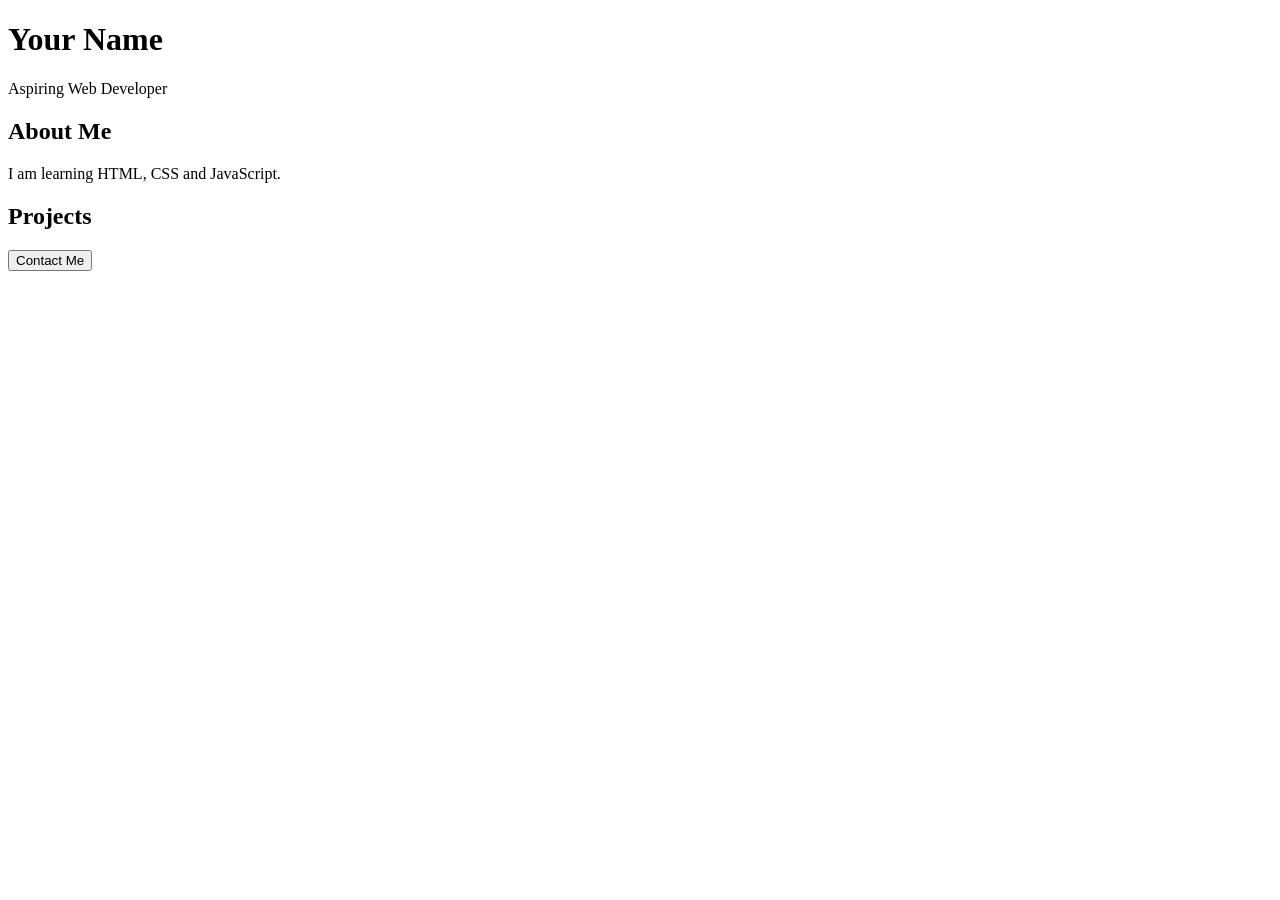
==== final-project/index.html @ 64f40180 "Create index.html" ====
<!DOCTYPE html>
<html lang="en">
<head>
<meta charset="UTF-8">
<title>My Portfolio</title>
<link rel="stylesheet" href="style.css">
</head>

<body>

<header>
<h1>Your Name</h1>
<p>Aspiring Web Developer</p>
</header>

<section id="about">
<h2>About Me</h2>
<p>I am learning HTML, CSS and JavaScript.</p>
</section>

<section id="projects">
<h2>Projects</h2>
</section>

<button id="contactBtn">Contact Me</button>

<script src="script.js"></script>
</body>
</html>
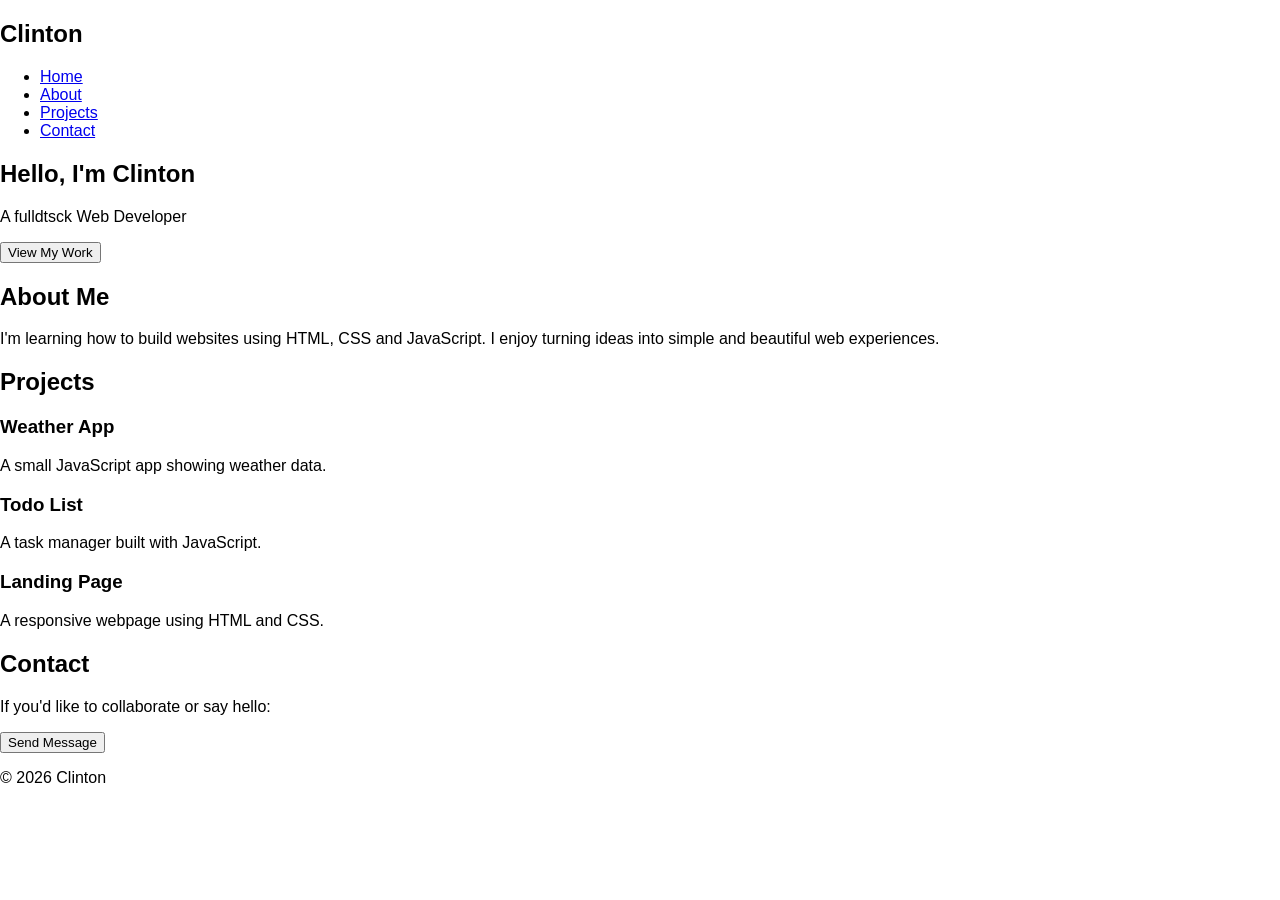
==== commit b5fb77a1: "Update index.html" ====
--- a/final-project/index.html
+++ b/final-project/index.html
@@ -2,28 +2,90 @@
 <html lang="en">
 <head>
 <meta charset="UTF-8">
-<title>My Portfolio</title>
+<meta name="viewport" content="width=device-width, initial-scale=1.0">
+<title>Clinton | Fullstack dev</title>
+
 <link rel="stylesheet" href="style.css">
 </head>
 
 <body>
 
-<header>
-<h1>Your Name</h1>
-<p>Aspiring Web Developer</p>
-</header>
+<!-- Navbar -->
+<nav>
+  <h2 class="logo">Clinton</h2>
 
-<section id="about">
-<h2>About Me</h2>
-<p>I am learning HTML, CSS and JavaScript.</p>
+  <ul class="nav-links">
+    <li><a href="#hero">Home</a></li>
+    <li><a href="#about">About</a></li>
+    <li><a href="#projects">Projects</a></li>
+    <li><a href="#contact">Contact</a></li>
+  </ul>
+</nav>
+
+
+<!-- Hero Section -->
+<section id="hero" class="hero">
+  <h1>Hello, I'm Clinton</h1>
+  <p>A fulldtsck Web Developer</p>
+  <button id="ctaBtn">View My Work</button>
 </section>
 
-<section id="projects">
-<h2>Projects</h2>
+
+<!-- About Section -->
+<section id="about" class="about">
+  <h2>About Me</h2>
+
+  <p>
+    I'm learning how to build websites using HTML, CSS and JavaScript.
+    I enjoy turning ideas into simple and beautiful web experiences.
+  </p>
 </section>
 
-<button id="contactBtn">Contact Me</button>
+
+<!-- Projects Section -->
+<section id="projects" class="projects">
+
+  <h2>Projects</h2>
+
+  <div class="project-grid">
+
+    <div class="project-card">
+      <h3>Weather App</h3>
+      <p>A small JavaScript app showing weather data.</p>
+    </div>
+
+    <div class="project-card">
+      <h3>Todo List</h3>
+      <p>A task manager built with JavaScript.</p>
+    </div>
+
+    <div class="project-card">
+      <h3>Landing Page</h3>
+      <p>A responsive webpage using HTML and CSS.</p>
+    </div>
+
+  </div>
+
+</section>
+
+
+<!-- Contact Section -->
+<section id="contact" class="contact">
+
+  <h2>Contact</h2>
+
+  <p>If you'd like to collaborate or say hello:</p>
+
+  <button id="contactBtn">Send Message</button>
+
+</section>
+
+
+<footer>
+  <p>© 2026 Clinton</p>
+</footer>
 
 <script src="script.js"></script>
+
 </body>
 </html>
--- a/final-project/style.css
+++ b/final-project/style.css
@@ -0,0 +1,4 @@
+body{
+  font-family: Arial, sans-serif;
+  margin:0;
+}
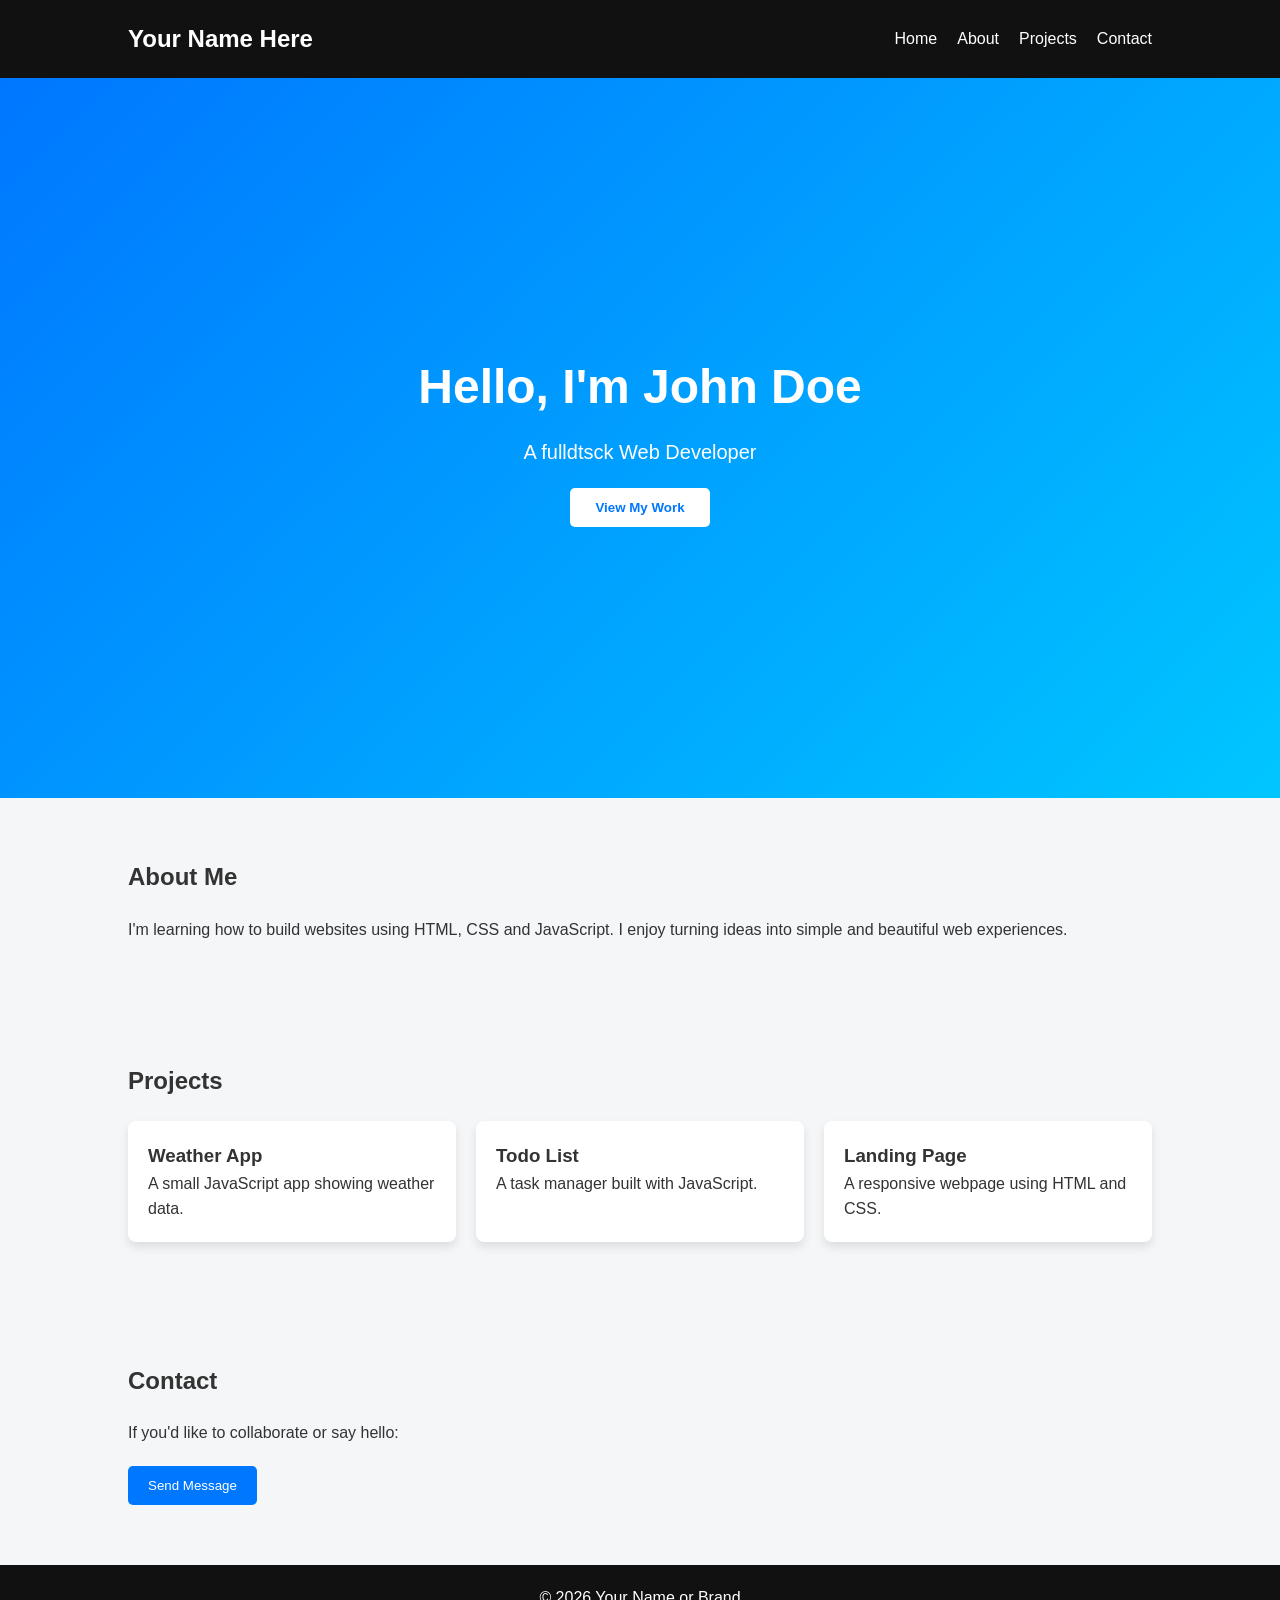
==== commit 1562ed43: "Update index.html" ====
--- a/final-project/index.html
+++ b/final-project/index.html
@@ -3,7 +3,7 @@
 <head>
 <meta charset="UTF-8">
 <meta name="viewport" content="width=device-width, initial-scale=1.0">
-<title>Clinton | Fullstack dev</title>
+<title>Name | Fullstack dev</title>
 
 <link rel="stylesheet" href="style.css">
 </head>
@@ -12,7 +12,7 @@
 
 <!-- Navbar -->
 <nav>
-  <h2 class="logo">Clinton</h2>
+  <h2 class="logo">Your Name Here</h2>
 
   <ul class="nav-links">
     <li><a href="#hero">Home</a></li>
@@ -25,7 +25,7 @@
 
 <!-- Hero Section -->
 <section id="hero" class="hero">
-  <h1>Hello, I'm Clinton</h1>
+  <h1>Hello, I'm John Doe</h1>
   <p>A fulldtsck Web Developer</p>
   <button id="ctaBtn">View My Work</button>
 </section>
@@ -82,7 +82,7 @@
 
 
 <footer>
-  <p>© 2026 Clinton</p>
+  <p>© 2026 Your Name or Brand</p>
 </footer>
 
 <script src="script.js"></script>
--- a/final-project/style.css
+++ b/final-project/style.css
@@ -1,4 +1,128 @@
+*{
+  margin:0;
+  padding:0;
+  box-sizing:border-box;
+}
+
 body{
-  font-family: Arial, sans-serif;
-  margin:0;
+  font-family: Arial, Helvetica, sans-serif;
+  line-height:1.6;
+  background:#f4f6f8;
+  color:#333;
 }
+
+/* Navbar */
+
+nav{
+  display:flex;
+  justify-content:space-between;
+  align-items:center;
+  padding:20px 10%;
+  background:#111;
+  color:white;
+  position:sticky;
+  top:0;
+}
+
+.nav-links{
+  list-style:none;
+  display:flex;
+  gap:20px;
+}
+
+.nav-links a{
+  text-decoration:none;
+  color:white;
+}
+
+.nav-links a:hover{
+  color:#00bcd4;
+}
+
+/* Hero */
+
+.hero{
+  height:80vh;
+  display:flex;
+  flex-direction:column;
+  justify-content:center;
+  align-items:center;
+  text-align:center;
+  background:linear-gradient(135deg,#0077ff,#00c6ff);
+  color:white;
+}
+
+.hero h1{
+  font-size:48px;
+}
+
+.hero p{
+  margin:10px 0 20px;
+  font-size:20px;
+}
+
+.hero button{
+  padding:12px 25px;
+  border:none;
+  background:white;
+  color:#0077ff;
+  font-weight:bold;
+  cursor:pointer;
+  border-radius:5px;
+  transition:0.3s;
+}
+
+.hero button:hover{
+  transform:scale(1.05);
+}
+
+/* Sections */
+
+section{
+  padding:60px 10%;
+}
+
+section h2{
+  margin-bottom:20px;
+}
+
+/* Projects */
+
+.project-grid{
+  display:grid;
+  grid-template-columns:repeat(auto-fit,minmax(200px,1fr));
+  gap:20px;
+}
+
+.project-card{
+  background:white;
+  padding:20px;
+  border-radius:8px;
+  box-shadow:0 5px 10px rgba(0,0,0,0.1);
+  transition:0.3s;
+}
+
+.project-card:hover{
+  transform:translateY(-5px);
+}
+
+/* Contact */
+
+.contact button{
+  margin-top:20px;
+  padding:12px 20px;
+  border:none;
+  background:#0077ff;
+  color:white;
+  border-radius:5px;
+  cursor:pointer;
+}
+
+/* Footer */
+
+footer{
+  text-align:center;
+  padding:20px;
+  background:#111;
+  color:white;
+}
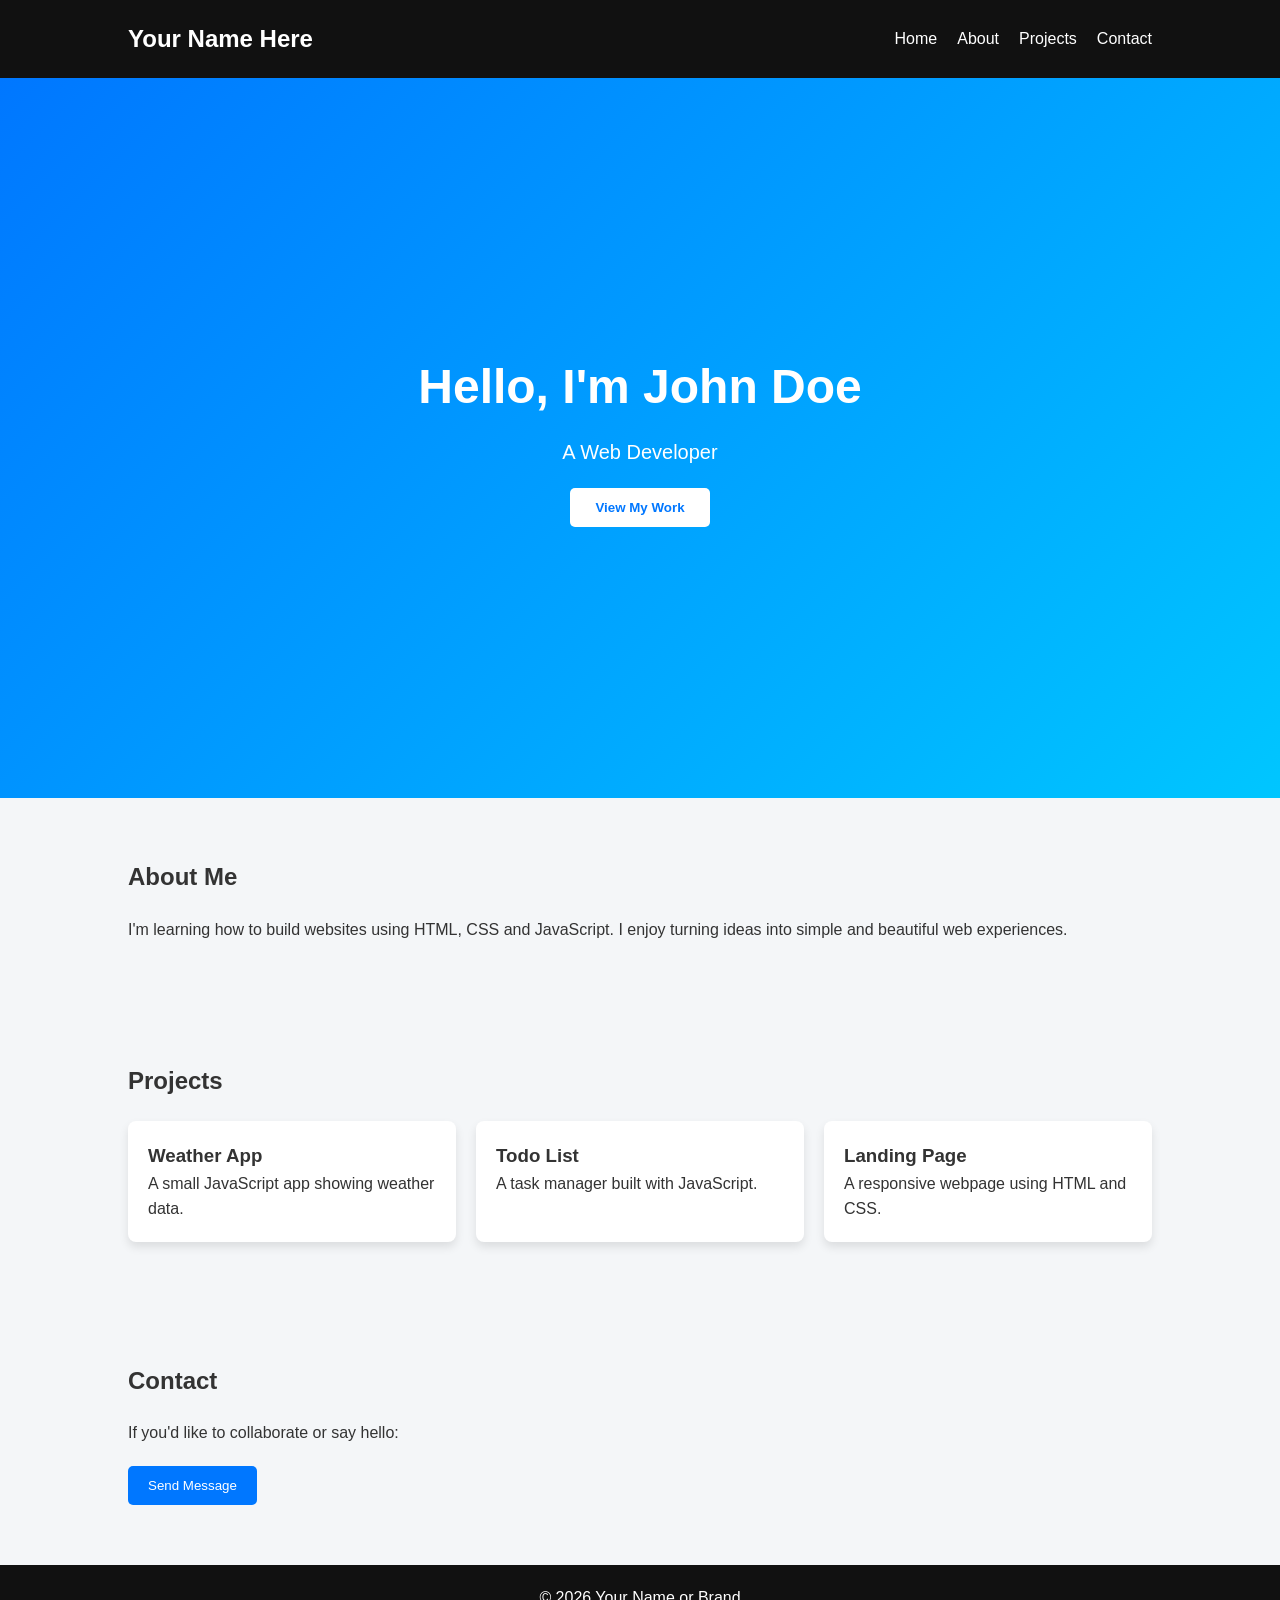
==== commit 4a8036b9: "Update index.html" ====
--- a/final-project/index.html
+++ b/final-project/index.html
@@ -26,7 +26,7 @@
 <!-- Hero Section -->
 <section id="hero" class="hero">
   <h1>Hello, I'm John Doe</h1>
-  <p>A fulldtsck Web Developer</p>
+  <p>A Web Developer</p>
   <button id="ctaBtn">View My Work</button>
 </section>
 
